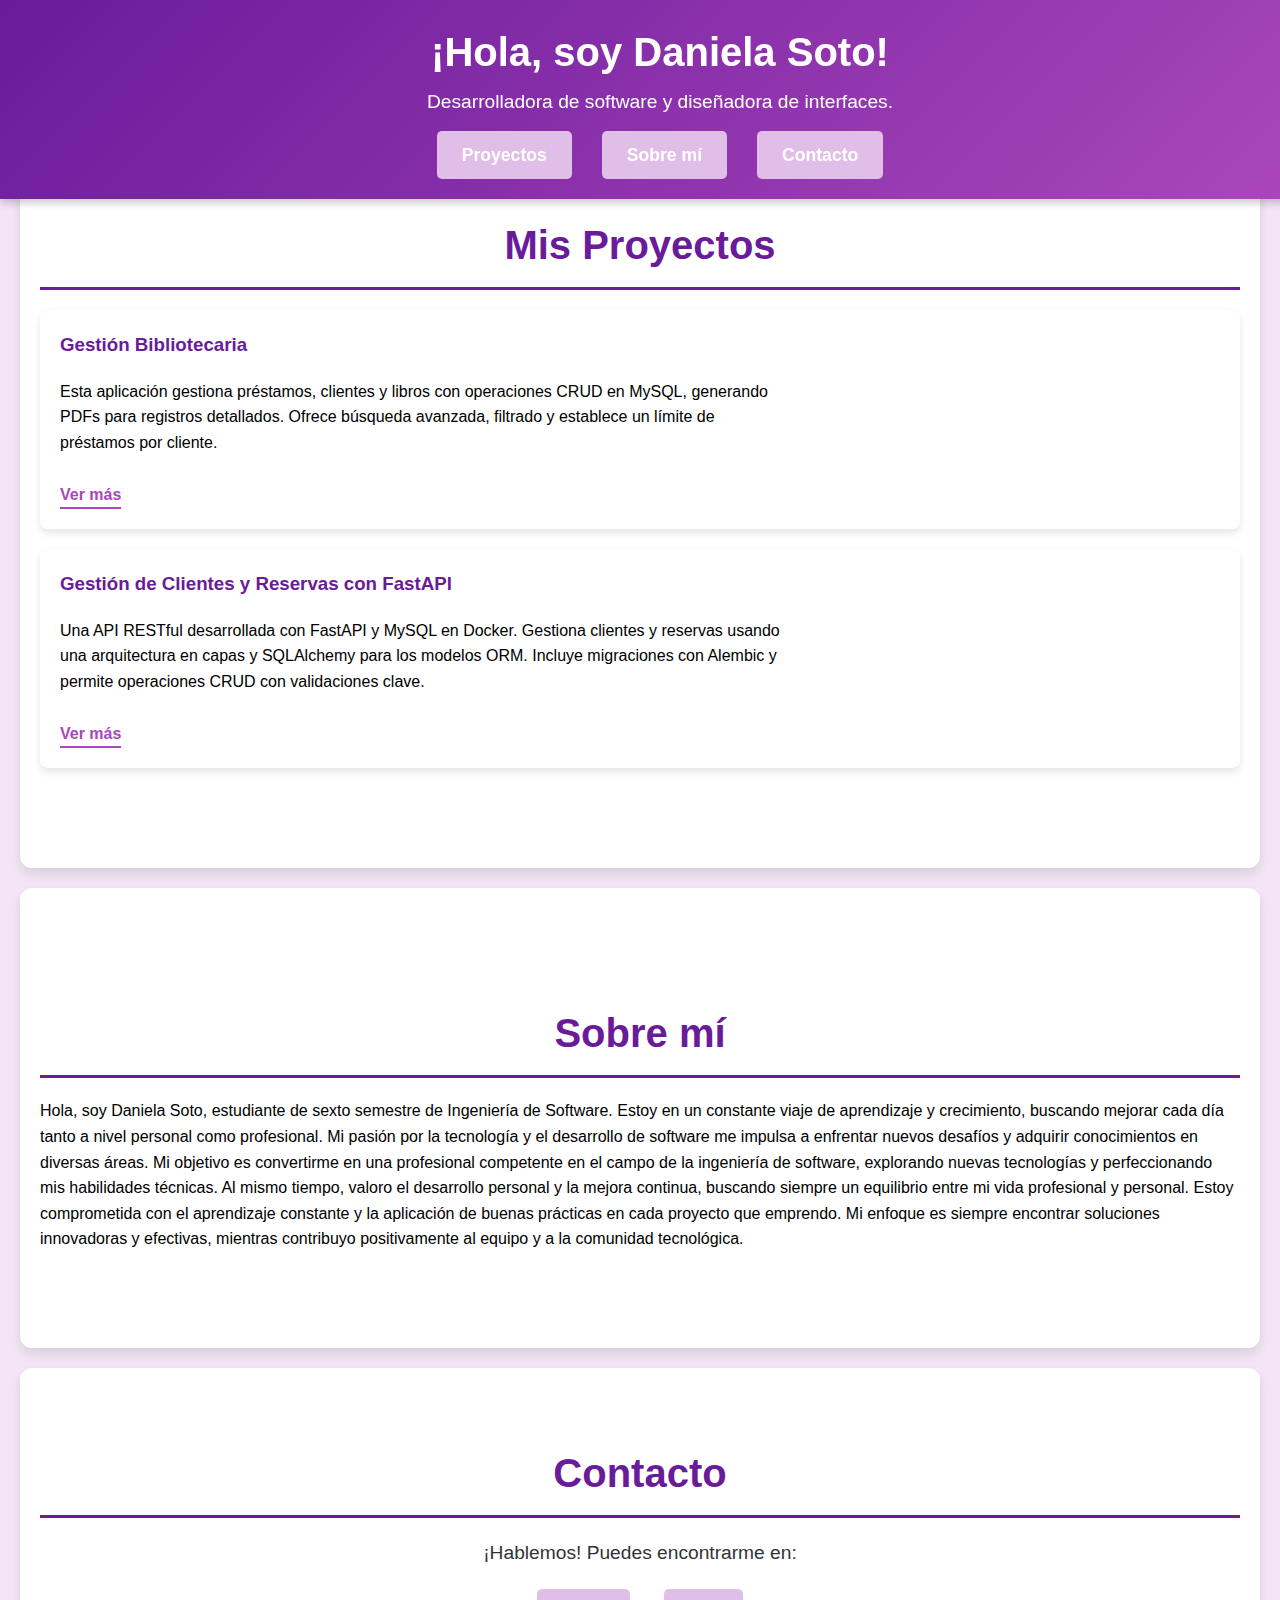
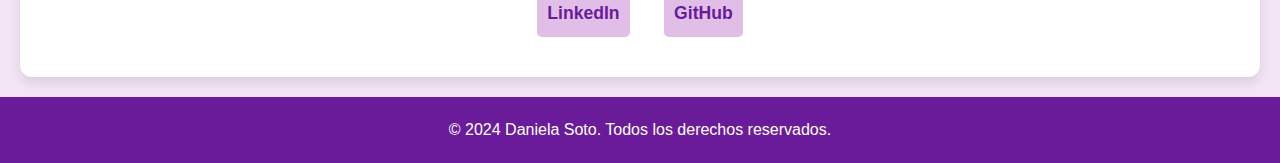
==== index.html @ 6b62df76 "feat" ====
<!DOCTYPE html>
<html lang="es">
<head>
    <meta charset="UTF-8">
    <meta name="viewport" content="width=device-width, initial-scale=1.0">
    <title>Mi Portafolio</title>
    <link rel="stylesheet" href="styles.css">
</head>
<body>
    <!-- Encabezado -->
    <header>
        <div class="header-content">
            <div class="header-text">
                <h1>¡Hola, soy Daniela Soto!</h1>
                <p>Desarrolladora de software y diseñadora de interfaces.</p>
            </div>
            <nav>
                <ul class="nav-list">
                    <li><a href="#proyectos">Proyectos</a></li>
                    <li><a href="#sobre-mi">Sobre mí</a></li>
                    <li><a href="#contacto">Contacto</a></li>
                </ul>
            </nav>
        </div>
    </header>

    <!-- Sección de Proyectos -->
    <section id="proyectos">
        <h2>Mis Proyectos</h2>
        <div class="proyecto">
            <div class="proyecto-info">
                <h3>Gestión Bibliotecaria</h3>
                <p>Esta aplicación gestiona préstamos, clientes y libros con operaciones CRUD en MySQL, generando PDFs para registros detallados. Ofrece búsqueda avanzada, filtrado y establece un límite de préstamos por cliente.</p>
                <a href="proyecto1.html" target="_blank">Ver más</a>
            </div>
        </div>
        <div class="proyecto">
            <div class="proyecto-info">
                <h3>Gestión de Clientes y Reservas con FastAPI</h3>
                <p>Una API RESTful desarrollada con FastAPI y MySQL en Docker. Gestiona clientes y reservas usando una arquitectura en capas y SQLAlchemy para los modelos ORM. Incluye migraciones con Alembic y permite operaciones CRUD con validaciones clave.</p>
                <a href="proyecto2.html" target="_blank">Ver más</a>
            </div>
        </div>
        <!-- Agrega más proyectos según sea necesario -->
    </section>

    <!-- Sección Sobre mí -->
    <section id="sobre-mi">
        <h2>Sobre mí</h2>
        <p>Hola, soy Daniela Soto, estudiante de sexto semestre de Ingeniería de Software. Estoy en un constante viaje de aprendizaje y crecimiento, buscando mejorar cada día tanto a nivel personal como profesional. Mi pasión por la tecnología y el desarrollo de software me impulsa a enfrentar nuevos desafíos y adquirir conocimientos en diversas áreas.

            Mi objetivo es convertirme en una profesional competente en el campo de la ingeniería de software, explorando nuevas tecnologías y perfeccionando mis habilidades técnicas. Al mismo tiempo, valoro el desarrollo personal y la mejora continua, buscando siempre un equilibrio entre mi vida profesional y personal.
            
            Estoy comprometida con el aprendizaje constante y la aplicación de buenas prácticas en cada proyecto que emprendo. Mi enfoque es siempre encontrar soluciones innovadoras y efectivas, mientras contribuyo positivamente al equipo y a la comunidad tecnológica.</p>
    </section>

    <!-- Sección de Contacto -->
    <section id="contacto">
        <h2>Contacto</h2>
        <p>¡Hablemos! Puedes encontrarme en:</p>
        <ul>
            <li><a href="https://www.linkedin.com/in/daniela-soto-175916303/" target="_blank">LinkedIn</a></li>
            <li><a href="https://github.com/Danistan015"target="_blank">GitHub</a></li>
            
        </ul>
    </section>

    <!-- Pie de página -->
    <footer>
        <p>&copy; 2024 Daniela Soto. Todos los derechos reservados.</p>
    </footer>
</body>
</html>
---- styles.css ----
/* Estilos globales */
body {
    font-family: 'Arial', sans-serif;
    margin: 0;
    padding: 0;
    line-height: 1.6;
    background-color: #f3e5f5; /* Fondo color lila claro */
}

/* Estilos para el encabezado */
header {
    background: linear-gradient(135deg, #6a1b9a, #ab47bc); /* Degradado de morados */
    color: #fff;
    padding: 20px 20px;
    text-align: center;
    position: fixed; /* Fijar el encabezado para que siempre esté en la parte superior */
    top: 0;
    left: 0;
    width: 100%;
    z-index: 1; /* Asegura que esté por encima del contenido */
    box-shadow: 0 4px 8px rgba(0, 0, 0, 0.2);
}

.header-content {
    display: flex;
    flex-direction: column;
    align-items: center;
}

.header-text {
    margin-bottom: 10px;
}

header h1 {
    margin: 0;
    font-size: 2.5em;
}

header p {
    font-size: 1.2em;
    margin: 3px 0;
}

nav {
    margin-top: 0px;
}

.nav-list {
    list-style: none;
    padding: 0;
    margin: 0;
    display: flex;
    justify-content: center;
}

.nav-list li {
    margin: 0 15px;
}

.nav-list a {
    color: #fff;
    text-decoration: none;
    font-size: 1.1em;
    font-weight: bold;
    padding: 10px 15px;
    border-radius: 5px;
    transition: background-color 0.3s, color 0.3s;
}

.nav-list a:hover {
    background-color: #ab47bc; /* Color de fondo al pasar el mouse */
    color: #fff; /* Color del texto al pasar el mouse */
}

/* Estilos para las secciones */
section {
    padding: 80px 20px; /* Espacio en la parte superior para que el contenido no quede oculto por el encabezado fijo */
    margin: 20px auto;
    max-width: 1200px;
    background-color: #fff;
    border-radius: 12px;
    box-shadow: 0 6px 12px rgba(0, 0, 0, 0.1);
}

section:nth-of-type(1) {
    margin-top: 100px; /* Asegura que la primera sección tenga suficiente espacio después del encabezado */
}

h2 {
    color: #6a1b9a;
    font-size: 2.5em;
    border-bottom: 3px solid #6a1b9a;
    padding-bottom: 10px;
    margin-bottom: 20px;
    text-align: center;
}

.proyecto {
    display: flex;
    align-items: center;
    margin-bottom: 20px;
    border-radius: 8px;
    overflow: hidden;
    box-shadow: 0 4px 8px rgba(0, 0, 0, 0.1);
    transition: transform 0.3s, box-shadow 0.3s;
}

.proyecto:hover {
    transform: scale(1.03);
    box-shadow: 0 6px 12px rgba(0, 0, 0, 0.2);
}

.proyecto img {
    max-width: 40%;
    height: auto;
    border-radius: 8px 0 0 8px;
}

.proyecto-info {
    padding: 20px;
    max-width: 60%;
}

.proyecto-info h3 {
    color: #6a1b9a;
    margin-top: 0;
}

.proyecto-info a {
    display: inline-block;
    margin-top: 10px;
    color: #ab47bc;
    text-decoration: none;
    font-weight: bold;
    border-bottom: 2px solid #ab47bc;
    transition: color 0.3s, border-bottom-color 0.3s;
}

.proyecto-info a:hover {
    color: #6a1b9a;
    border-bottom-color: #6a1b9a;
}

ul {
    list-style-type: none;
    padding-left: 0;
}

ul li {
    background: #e1bee7; /* Fondo lila claro */
    margin: 10px 0;
    padding: 10px;
    border-radius: 5px;
}

footer {
    background-color: #6a1b9a;
    color: #fff;
    text-align: center;
    padding: 20px;
    position: relative;
    bottom: 0;
}

footer p {
    margin: 0;
}

footer a {
    color: #fff;
    text-decoration: none;
    font-weight: bold;
}

footer a:hover {
    text-decoration: underline;
}
/* Estilos para la sección de contacto */
#contacto {
    padding: 40px 20px;
    margin-top: 20px;
    background-color: #fff;
    border-radius: 12px;
    box-shadow: 0 6px 12px rgba(0, 0, 0, 0.1);
    text-align: center; /* Centra el contenido */
}

#contacto h2 {
    color: #6a1b9a;
    font-size: 2.5em;
    border-bottom: 3px solid #6a1b9a;
    padding-bottom: 10px;
    margin-bottom: 20px;
}

#contacto p {
    font-size: 1.2em;
    margin-bottom: 20px;
    color: #333; /* Color del texto */
    font-family: 'Roboto', sans-serif; /* Fuente moderna y legible */
}

#contacto ul {
    list-style: none;
    padding: 0;
    margin: 0;
}

#contacto ul li {
    display: inline-block;
    margin: 0 15px;
}

#contacto ul li a {
    color: #6a1b9a;
    text-decoration: none;
    font-size: 1.1em;
    font-weight: bold;
    transition: color 0.3s, text-shadow 0.3s;
    font-family: 'Roboto', sans-serif; /* Fuente moderna y legible */
}

#contacto ul li a:hover {
    color: #ab47bc; /* Color al pasar el mouse */
    text-shadow: 0 2px 4px rgba(0, 0, 0, 0.2);
}
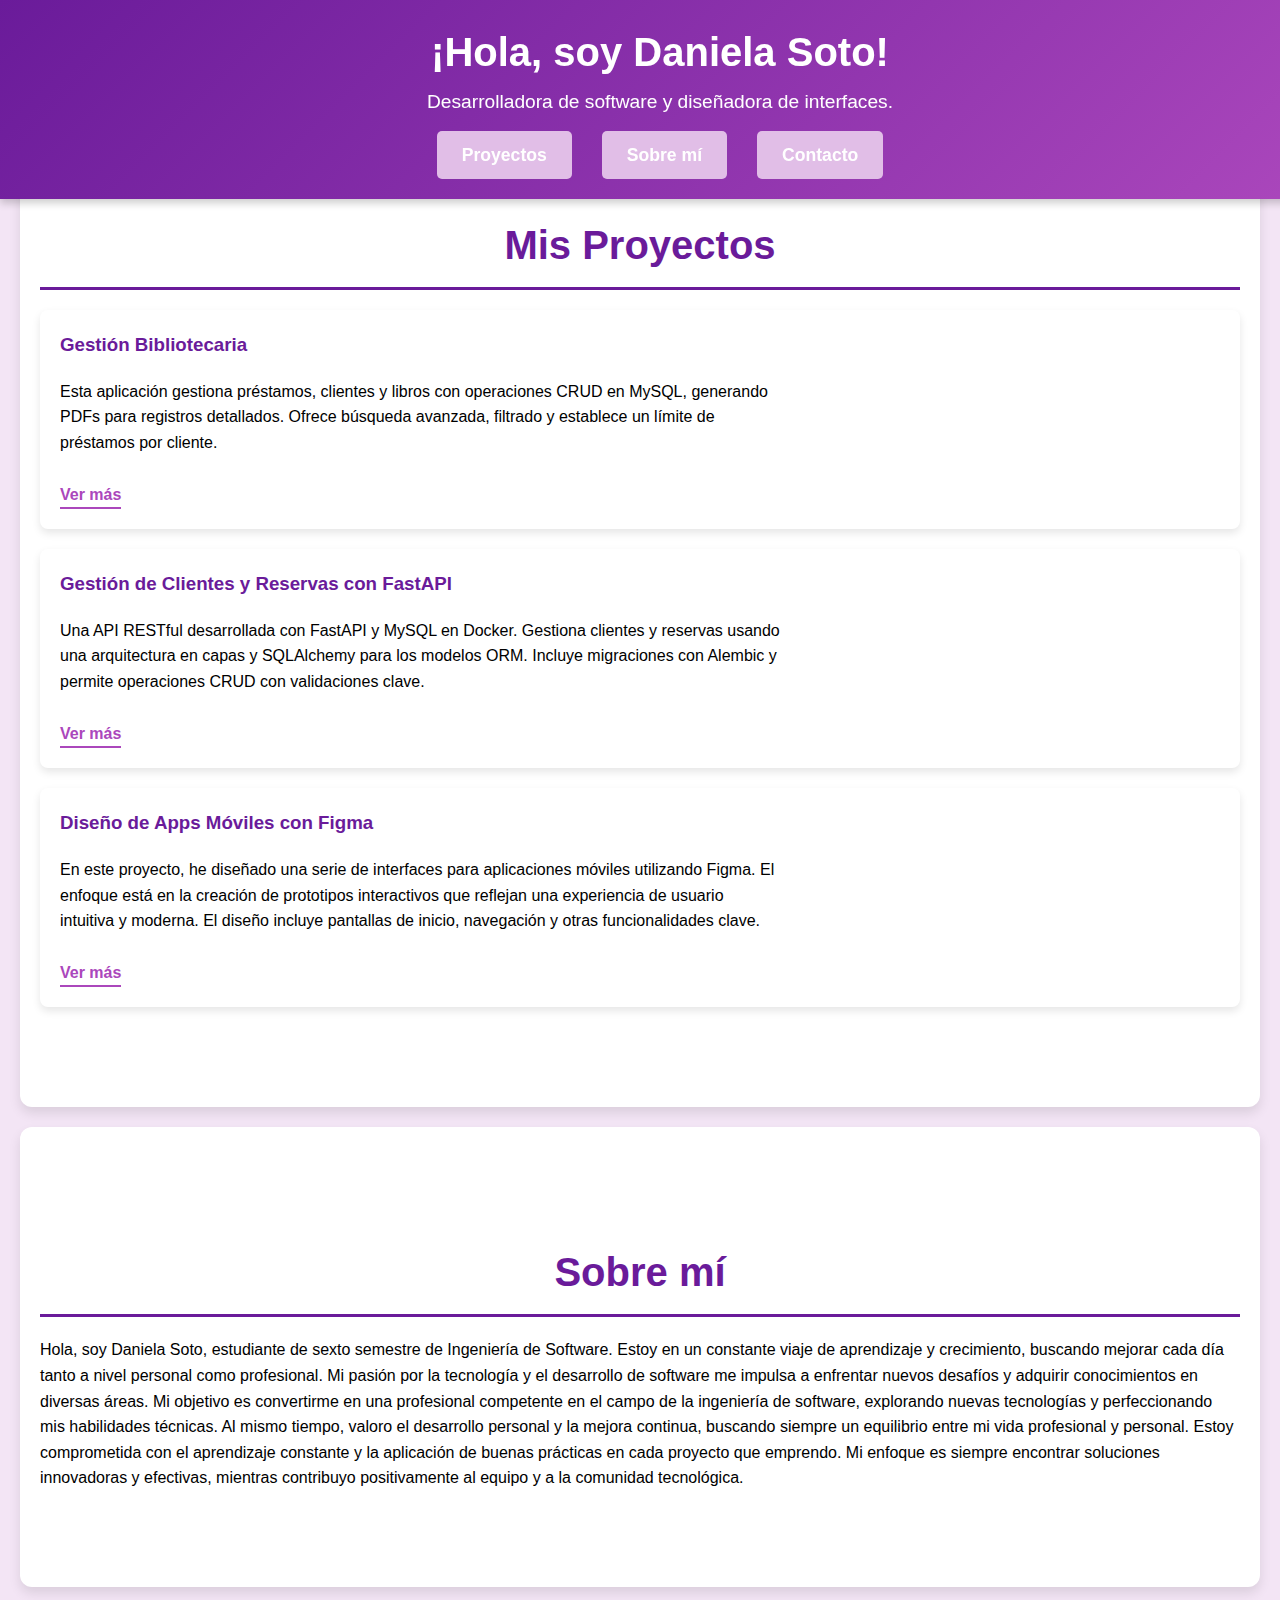
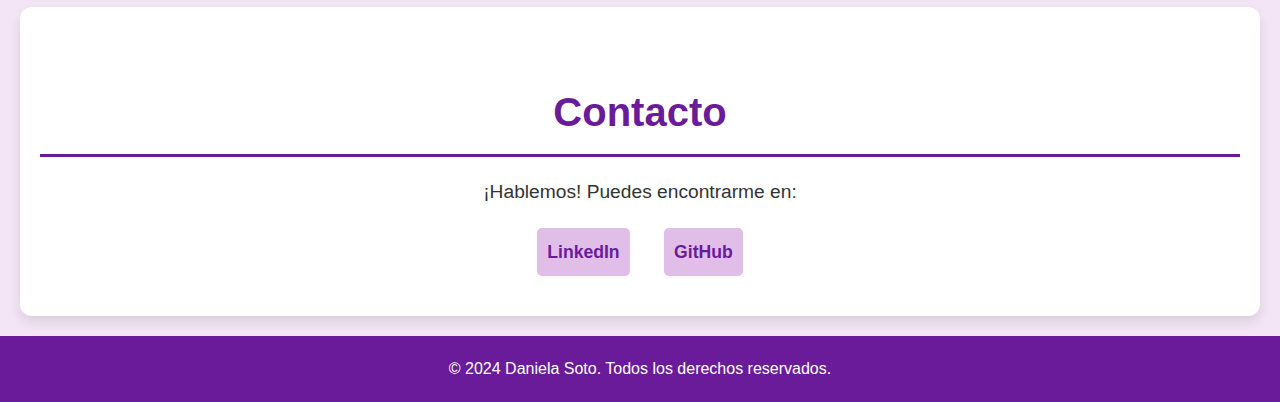
==== commit dda798ed: "fix" ====
--- a/index.html
+++ b/index.html
@@ -41,7 +41,13 @@
                 <a href="proyecto2.html" target="_blank">Ver más</a>
             </div>
         </div>
-        <!-- Agrega más proyectos según sea necesario -->
+        <div class="proyecto">
+            <div class="proyecto-info">
+                <h3>Diseño de Apps Móviles con Figma</h3>
+                <p>En este proyecto, he diseñado una serie de interfaces para aplicaciones móviles utilizando Figma. El enfoque está en la creación de prototipos interactivos que reflejan una experiencia de usuario intuitiva y moderna. El diseño incluye pantallas de inicio, navegación y otras funcionalidades clave.</p>
+                <a href="proyecto3.html" target="_blank">Ver más</a>
+            </div>
+        </div>
     </section>
 
     <!-- Sección Sobre mí -->
@@ -60,8 +66,7 @@
         <p>¡Hablemos! Puedes encontrarme en:</p>
         <ul>
             <li><a href="https://www.linkedin.com/in/daniela-soto-175916303/" target="_blank">LinkedIn</a></li>
-            <li><a href="https://github.com/Danistan015"target="_blank">GitHub</a></li>
-            
+            <li><a href="https://github.com/Danistan015" target="_blank">GitHub</a></li>
         </ul>
     </section>
 
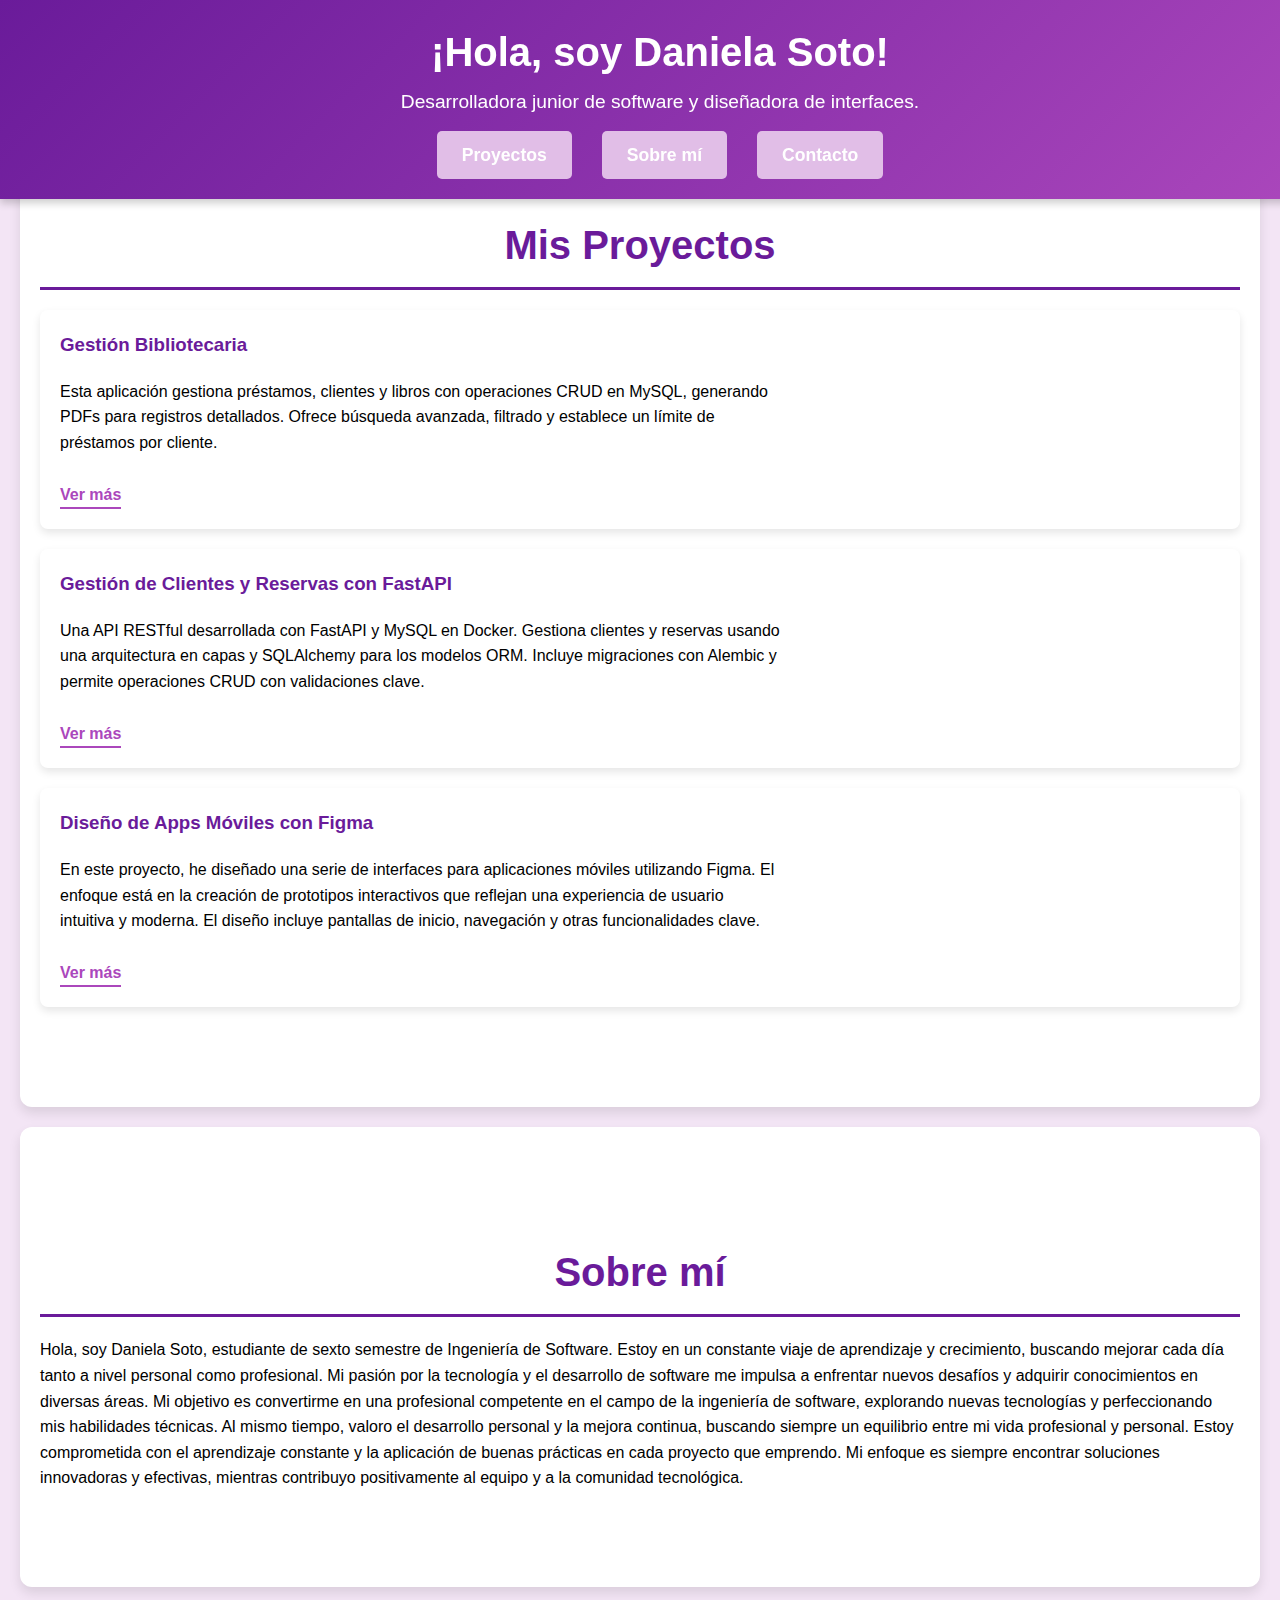
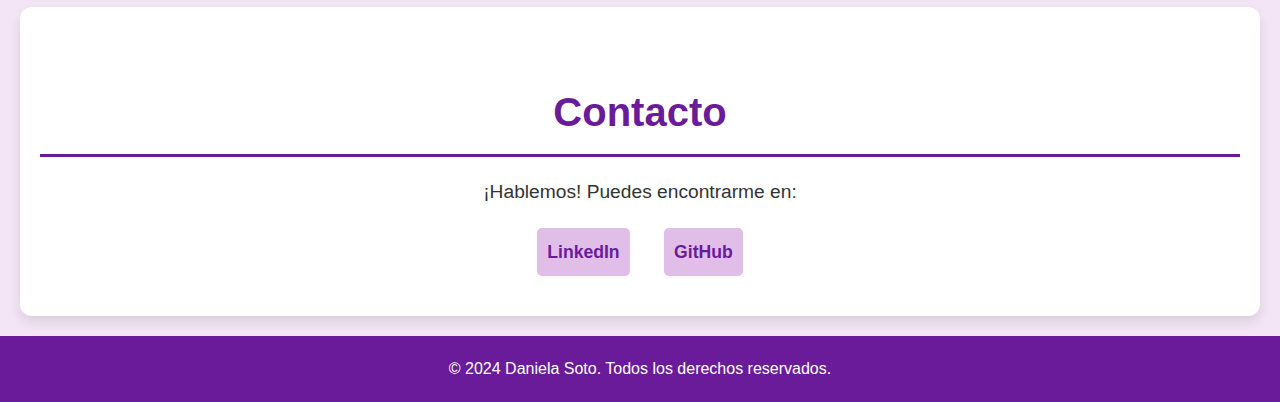
==== commit cd2694b1: "fix" ====
--- a/index.html
+++ b/index.html
@@ -12,7 +12,7 @@
         <div class="header-content">
             <div class="header-text">
                 <h1>¡Hola, soy Daniela Soto!</h1>
-                <p>Desarrolladora de software y diseñadora de interfaces.</p>
+                <p>Desarrolladora junior de software y diseñadora de interfaces.</p>
             </div>
             <nav>
                 <ul class="nav-list">
